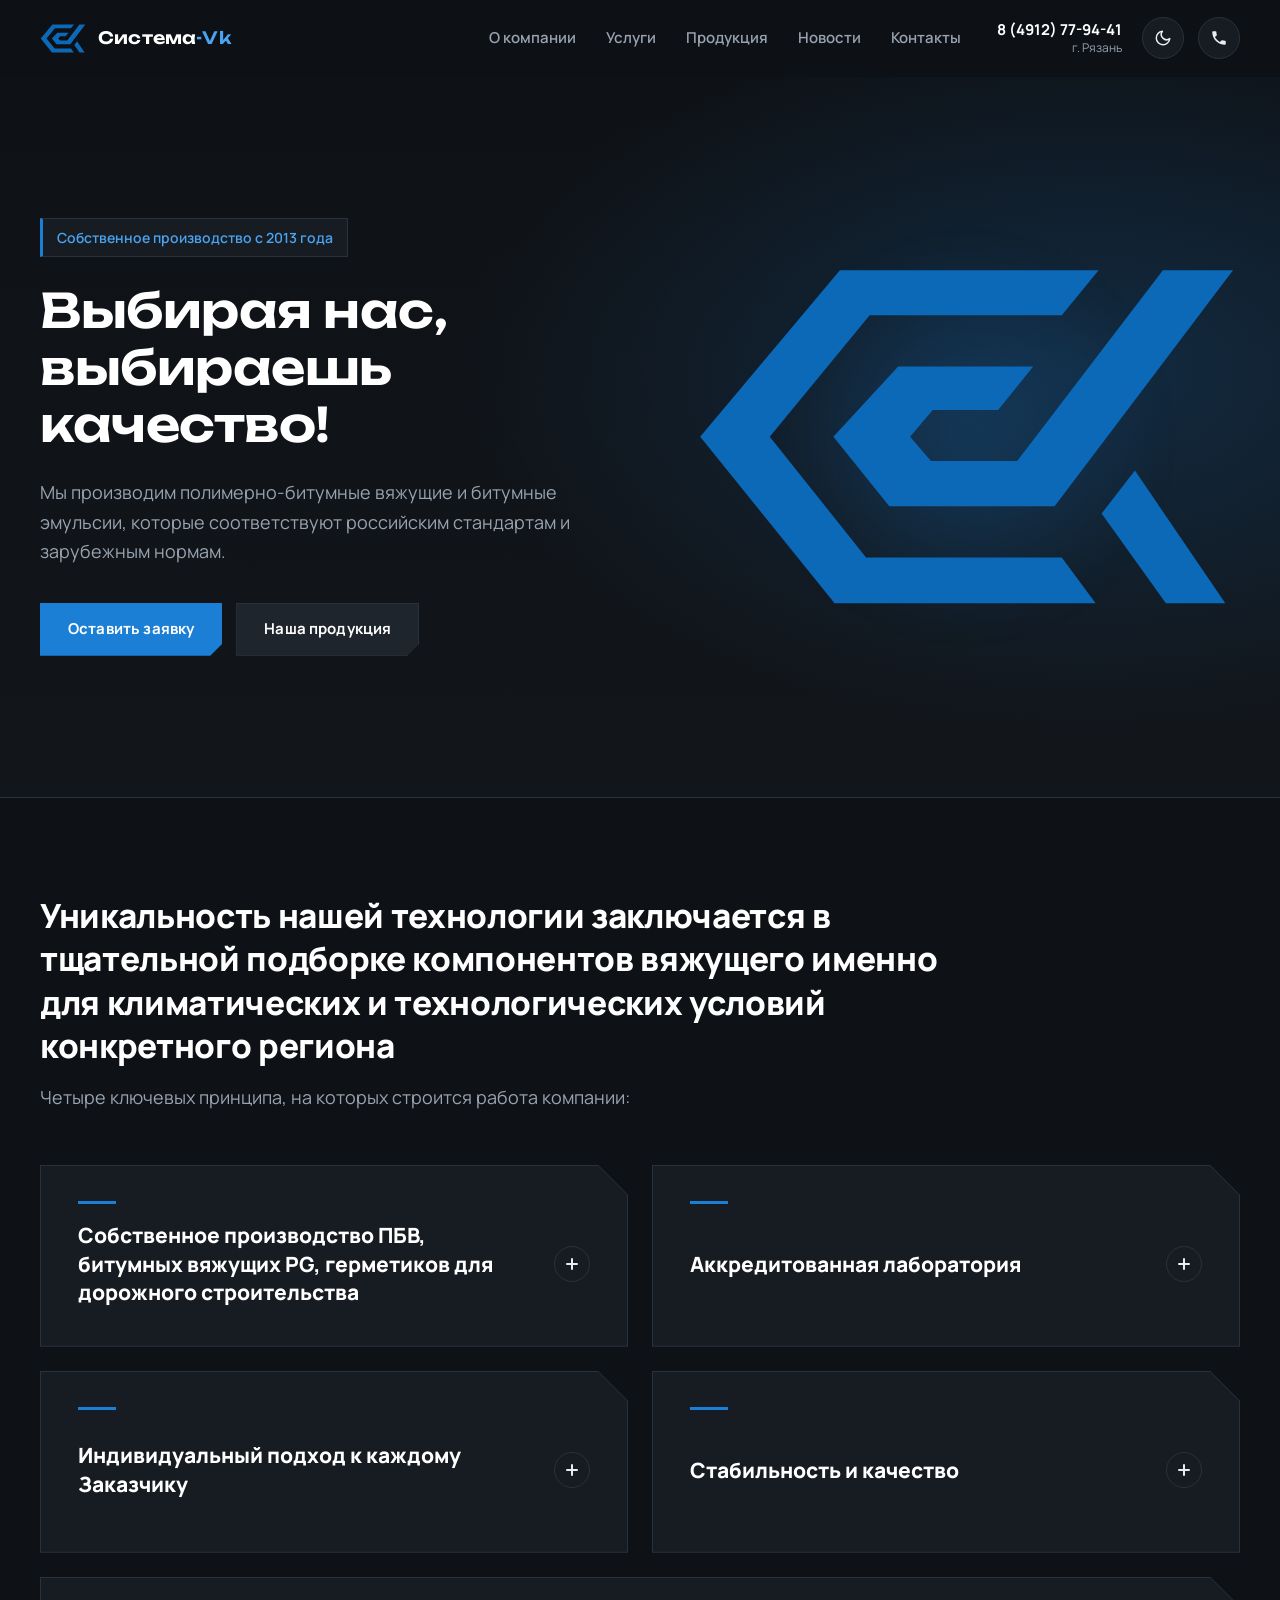
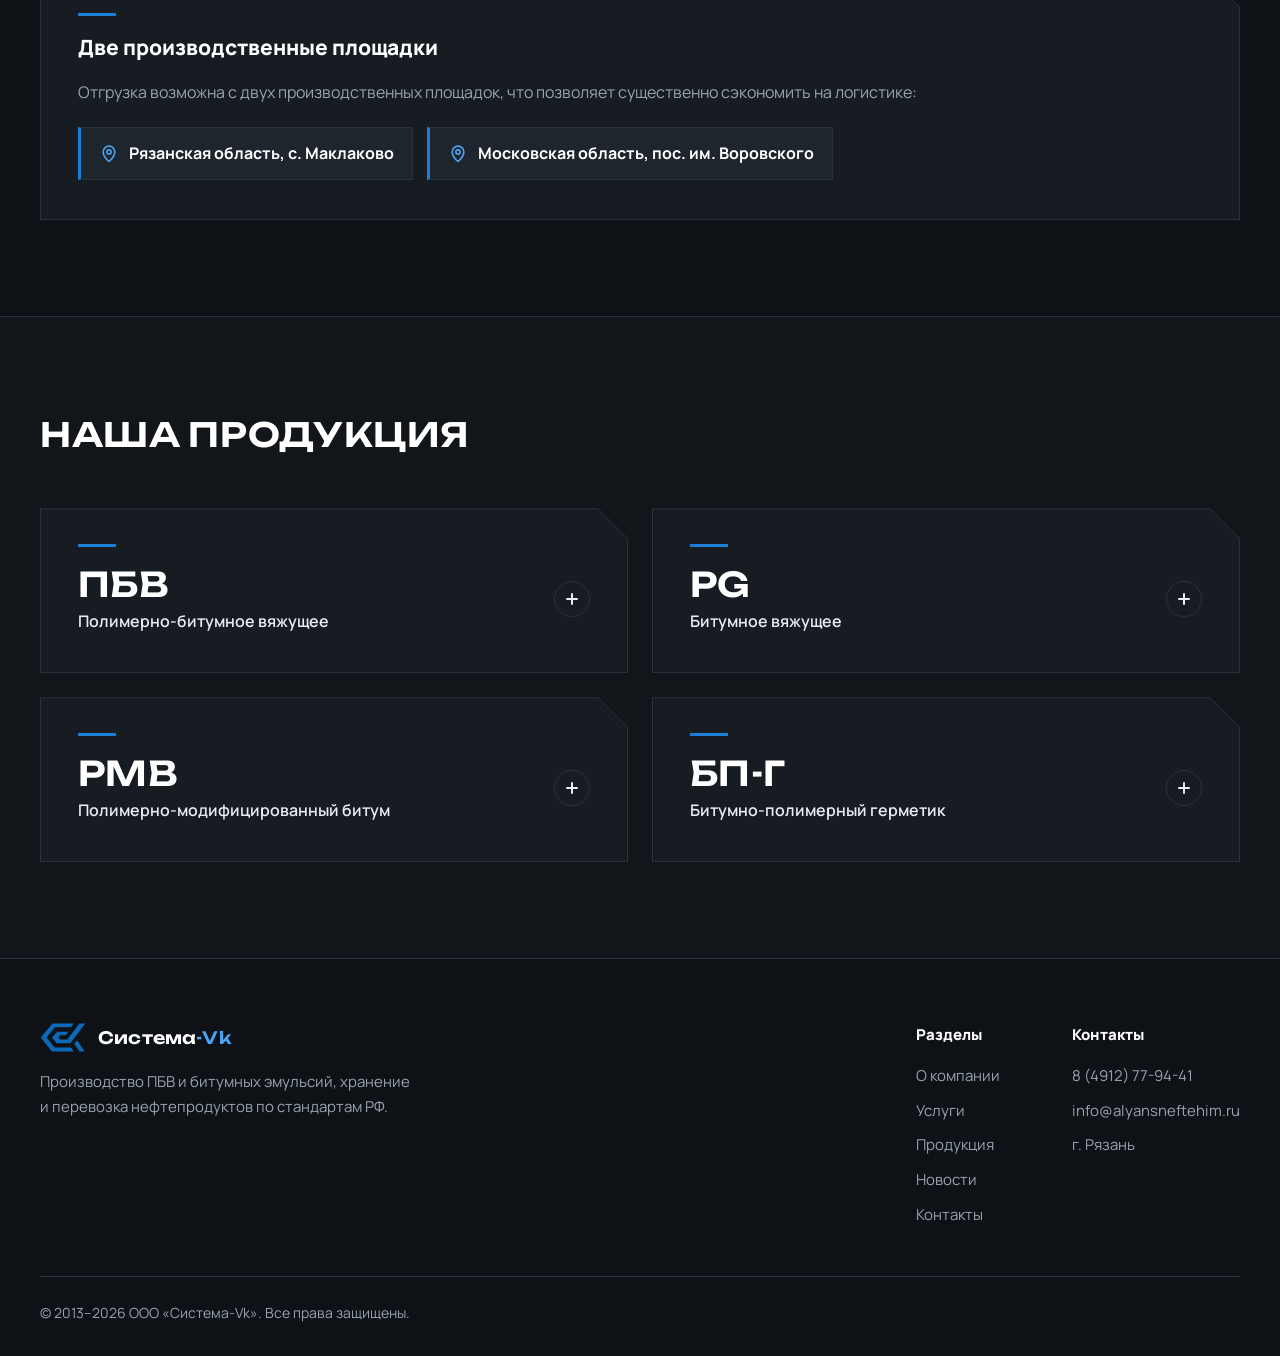
==== index.html @ a9bac30f "replace main blocks" ====
<!DOCTYPE html>
<html lang="ru" data-theme="dark">
<head>
<meta charset="UTF-8">
<meta name="viewport" content="width=device-width, initial-scale=1.0">
<title>Главная страница | Система-Vk</title>
<meta name="description" content="Производство ПБВ, битумных вяжущих PG и герметиков для дорожного строительства">
<meta name="theme-color" content="#0e1115">
<link rel="icon" href="data:image/svg+xml,%3Csvg xmlns='http://www.w3.org/2000/svg' viewBox='40 281 920 584'%3E%3Cg fill='%230b69b8'%3E%3Cpolygon points='287,293 722,293 660,369 337,369 169,573 331,776 660,776 717,853 278,853 52,573'/%3E%3Cpolygon points='830,293 948,293 648,690 370,690 276,573 385,455 612,455 553,528 443,528 405,573 440,614 585,614'/%3E%3Cpolygon points='783,630 935,853 835,853 727,702'/%3E%3C/g%3E%3C/svg%3E">
<link rel="preconnect" href="https://fonts.googleapis.com">
<link rel="preconnect" href="https://fonts.gstatic.com" crossorigin>
<link href="https://fonts.googleapis.com/css2?family=Manrope:wght@400;500;600;700;800&family=Unbounded:wght@500;600&display=swap" rel="stylesheet">
<script>
  (function () {
    try { var t = localStorage.getItem('theme'); if (t) document.documentElement.setAttribute('data-theme', t); } catch (e) {}
    document.documentElement.classList.add('js');
  })();
</script>
<link rel="stylesheet" href="index.css">
</head>
<body>

  <!-- Логотип: один раз описан, дальше подключается через <use> -->
  <svg width="0" height="0" style="position:absolute" aria-hidden="true">
    <symbol id="logo-mark" viewBox="40 281 920 584">
      <polygon fill="currentColor" points="287,293 722,293 660,369 337,369 169,573 331,776 660,776 717,853 278,853 52,573"/>
      <polygon fill="currentColor" points="830,293 948,293 648,690 370,690 276,573 385,455 612,455 553,528 443,528 405,573 440,614 585,614"/>
      <polygon fill="currentColor" points="783,630 935,853 835,853 727,702"/>
    </symbol>
  </svg>

  <header class="site-header">
    <div class="container header-inner">
      <a href="index.html" class="logo" aria-label="Система-Vk — на главную">
        <svg class="logo-mark" aria-hidden="true"><use href="#logo-mark"/></svg>
        <span class="logo-text">Система<b>-Vk</b></span>
      </a>

      <nav class="main-nav" id="mainNav" aria-label="Основное меню">
        <a href="about.html" data-page="about.html">О компании</a>
        <a href="services.html" data-page="services.html">Услуги</a>
        <a href="products.html" data-page="products.html">Продукция</a>
        <a href="news.html" data-page="news.html">Новости</a>
        <a href="contact.html" data-page="contact.html">Контакты</a>
      </nav>

      <div class="header-actions">
        <div class="phone-block">
          <a href="tel:+74912779441">8 (4912) 77-94-41</a>
          <span>г. Рязань</span>
        </div>
        <button type="button" class="theme-toggle" aria-label="Переключить тему">
          <svg class="icon-sun" viewBox="0 0 24 24" width="18" height="18" fill="none" stroke="currentColor" stroke-width="2" stroke-linecap="round"><circle cx="12" cy="12" r="4"/><path d="M12 2v2M12 20v2M4.9 4.9l1.4 1.4M17.7 17.7l1.4 1.4M2 12h2M20 12h2M4.9 19.1l1.4-1.4M17.7 6.3l1.4-1.4"/></svg>
          <svg class="icon-moon" viewBox="0 0 24 24" width="18" height="18" fill="none" stroke="currentColor" stroke-width="2" stroke-linecap="round" stroke-linejoin="round"><path d="M21 12.8A9 9 0 1 1 11.2 3a7 7 0 0 0 9.8 9.8z"/></svg>
        </button>
        <button type="button" class="call-btn" data-open-modal="callModal" aria-label="Заказать звонок">
          <svg viewBox="0 0 24 24" width="18" height="18"><path d="M6.6 10.8c1.4 2.8 3.8 5.1 6.6 6.6l2.2-2.2c.3-.3.7-.4 1-.2 1.1.4 2.3.6 3.6.6.6 0 1 .4 1 1V20c0 .6-.4 1-1 1C10.6 21 3 13.4 3 4c0-.6.4-1 1-1h3.5c.6 0 1 .4 1 1 0 1.3.2 2.5.6 3.6.1.4 0 .8-.2 1l-2.3 2.2z" fill="currentColor"/></svg>
        </button>
        <button type="button" class="btn btn-primary header-cta" data-open-modal="requestModal">Оставить заявку</button>
        <button type="button" class="burger" aria-label="Меню" aria-expanded="false" aria-controls="mainNav"><span></span><span></span><span></span></button>
      </div>
    </div>
  </header>

  <main>

    <!-- ГЛАВНЫЙ ЭКРАН -->
    <section class="hero">
      <div class="container hero-inner">
        <div class="hero-text">
          <span class="hero-eyebrow">Собственное производство с 2013 года</span>
          <h1>Выбирая нас, выбираешь качество!</h1>
          <p>Мы производим полимерно-битумные вяжущие и битумные эмульсии, которые соответствуют
            российским стандартам и зарубежным нормам.</p>
          <div class="hero-buttons">
            <button type="button" class="btn btn-primary" data-open-modal="requestModal">Оставить заявку</button>
            <a href="#products" class="btn btn-ghost">Наша продукция</a>
          </div>
        </div>

        <div class="hero-art" aria-hidden="true">
          <div class="hero-glow"></div>
          <svg class="hero-mark" viewBox="40 281 920 584">
            <polygon class="mk" style="--k:0" pathLength="1" points="287,293 722,293 660,369 337,369 169,573 331,776 660,776 717,853 278,853 52,573"/>
            <polygon class="mk" style="--k:1" pathLength="1" points="830,293 948,293 648,690 370,690 276,573 385,455 612,455 553,528 443,528 405,573 440,614 585,614"/>
            <polygon class="mk" style="--k:2" pathLength="1" points="783,630 935,853 835,853 727,702"/>
          </svg>
        </div>
      </div>
    </section>

    <!-- ПРИНЦИПЫ РАБОТЫ -->
    <section class="section" id="principles">
      <div class="container">
        <div class="section-head reveal">
          <h2>Уникальность нашей технологии заключается в тщательной подборке компонентов вяжущего именно для климатических и технологических условий конкретного региона</h2>
          <p>Четыре ключевых принципа, на которых строится работа компании:</p>
        </div>

        <div class="grid">
          <article class="card card-acc reveal">
            <div class="card-body">
              <h3>
                <button type="button" class="acc-toggle" id="acc-btn-1" aria-expanded="false" aria-controls="acc-panel-1">
                  <span class="acc-text">Собственное производство ПБВ, битумных вяжущих PG, герметиков для дорожного строительства</span>
                  <span class="acc-icon" aria-hidden="true"></span>
                </button>
              </h3>
              <div class="acc-panel" id="acc-panel-1" role="region" aria-labelledby="acc-btn-1">
                <div class="acc-inner">
                  <div class="acc-content">
                <p>Производство на современном оборудовании MASSENZA и TEKFALT.</p>
                <p>Изготовление вяжущего — это процесс мелкого распределения дисперсной фазы в дисперсной среде и производится на специальном оборудовании, обеспечивающем измельчение полимеров в коллоидной мельнице, точную дозировку модифицирующих добавок, гомогенизацию смеси и качественное перемешивание, для равномерного совмещения фаз.</p>
                  </div>
                </div>
              </div>
            </div>
          </article>

          <article class="card card-acc reveal">
            <div class="card-body">
              <h3>
                <button type="button" class="acc-toggle" id="acc-btn-2" aria-expanded="false" aria-controls="acc-panel-2">
                  <span class="acc-text">Аккредитованная лаборатория</span>
                  <span class="acc-icon" aria-hidden="true"></span>
                </button>
              </h3>
              <div class="acc-panel" id="acc-panel-2" role="region" aria-labelledby="acc-btn-2">
                <div class="acc-inner">
                  <div class="acc-content">
                <p>Современная аккредитованная лаборатория позволяет тщательно осуществлять входной и выходной контроль качества.</p>
                <p>В зависимости от особенностей применения и эксплуатации вяжущего наши технологи готовы индивидуально создать рецептуру ПБВ и PG для Ваших объектов в любых регионах с различными климатическими условиями.</p>
                  </div>
                </div>
              </div>
            </div>
          </article>

          <article class="card card-acc reveal">
            <div class="card-body">
              <h3>
                <button type="button" class="acc-toggle" id="acc-btn-3" aria-expanded="false" aria-controls="acc-panel-3">
                  <span class="acc-text">Индивидуальный подход к каждому Заказчику</span>
                  <span class="acc-icon" aria-hidden="true"></span>
                </button>
              </h3>
              <div class="acc-panel" id="acc-panel-3" role="region" aria-labelledby="acc-btn-3">
                <div class="acc-inner">
                  <div class="acc-content">
                <p>Наши специалисты помимо стандартных позиций, готовы произвести продукт с учетом технического задания Заказчика для получения требуемых параметров вяжущего.</p>
                <p>Мы знаем, что нужно сделать для того, чтобы дорожное покрытие было безопасным для движения и долговечным в любых климатических регионах, при аномальной жаре и холоде.</p>
                  </div>
                </div>
              </div>
            </div>
          </article>

          <article class="card card-acc reveal">
            <div class="card-body">
              <h3>
                <button type="button" class="acc-toggle" id="acc-btn-4" aria-expanded="false" aria-controls="acc-panel-4">
                  <span class="acc-text">Стабильность и качество</span>
                  <span class="acc-icon" aria-hidden="true"></span>
                </button>
              </h3>
              <div class="acc-panel" id="acc-panel-4" role="region" aria-labelledby="acc-btn-4">
                <div class="acc-inner">
                  <div class="acc-content">
                <p>Разработанная нами методика, позволяет получение вяжущего и модифицированного битума со стабильными расчетными параметрами вне зависимости от качества входящего сырья.</p>
                <p>Наша лаборатория провела тысячи испытаний и разработала рецептуры для полимерно-битумного вяжущего (ПБВ), полимерно-модифицированного битума (ПМБ) и вяжущего PG, которые позволят изготавливать долговечный асфальтобетон.</p>
                <p>Продукция, предлагаемая нашей компанией, производится исключительно из отечественного сырья, при этом не уступает, а по ряду параметров превосходит зарубежные аналоги.</p>
                  </div>
                </div>
              </div>
            </div>
          </article>

          <article class="card card-wide reveal">
            <div class="card-body">
              <h3>Две производственные площадки</h3>
              <p>Отгрузка возможна с двух производственных площадок, что позволяет существенно сэкономить на логистике:</p>
              <ul class="sites">
                <li>
                  <svg viewBox="0 0 24 24" width="20" height="20" fill="none" stroke="currentColor" stroke-width="2" stroke-linecap="round" stroke-linejoin="round" aria-hidden="true"><path d="M12 21s7-6.2 7-11.5A7 7 0 0 0 5 9.5C5 14.8 12 21 12 21z"/><circle cx="12" cy="9.5" r="2.5"/></svg>
                  Рязанская область, с. Маклаково
                </li>
                <li>
                  <svg viewBox="0 0 24 24" width="20" height="20" fill="none" stroke="currentColor" stroke-width="2" stroke-linecap="round" stroke-linejoin="round" aria-hidden="true"><path d="M12 21s7-6.2 7-11.5A7 7 0 0 0 5 9.5C5 14.8 12 21 12 21z"/><circle cx="12" cy="9.5" r="2.5"/></svg>
                  Московская область, пос. им. Воровского
                </li>
              </ul>
            </div>
          </article>
        </div>
      </div>
    </section>

    <!-- ПРОДУКЦИЯ -->
    <section class="section section-soft" id="products">
      <div class="container">
        <div class="section-head reveal">
          <h2>НАША ПРОДУКЦИЯ</h2>
        </div>

        <div class="products">

          <article class="card card-acc product p-pbv reveal">
            <div class="card-body">
              <h3>
                <button type="button" class="acc-toggle" id="acc-btn-11" aria-expanded="false" aria-controls="acc-panel-11">
                  <span class="acc-text">
                    <span class="product-name">ПБВ</span>
                    <span class="product-sub">Полимерно-битумное вяжущее</span>
                  </span>
                  <span class="acc-icon" aria-hidden="true"></span>
                </button>
              </h3>
              <div class="acc-panel" id="acc-panel-11" role="region" aria-labelledby="acc-btn-11">
                <div class="acc-inner">
                  <div class="acc-content">
                    <p class="gost">ГОСТ 52056-2025</p>
                    <ul class="chips">
                    <li>ПБВ 40</li>
                    <li>ПБВ 60</li>
                    <li>ПБВ 90</li>
                    <li>ПБВ 130</li>
                    <li>ПБВ для литого асфальтобетона</li>
                    </ul>
                  </div>
                </div>
              </div>
            </div>
          </article>

          <article class="card card-acc product p-pg reveal">
            <div class="card-body">
              <h3>
                <button type="button" class="acc-toggle" id="acc-btn-12" aria-expanded="false" aria-controls="acc-panel-12">
                  <span class="acc-text">
                    <span class="product-name">PG</span>
                    <span class="product-sub">Битумное вяжущее</span>
                  </span>
                  <span class="acc-icon" aria-hidden="true"></span>
                </button>
              </h3>
              <div class="acc-panel" id="acc-panel-12" role="region" aria-labelledby="acc-btn-12">
                <div class="acc-inner">
                  <div class="acc-content">
                    <p class="gost">ГОСТ 58400.1-2019</p>
                    <ul class="chips">
                    <li>PG 52-22</li><li>PG 52-28</li><li>PG 52-34</li><li>PG 52-40</li>
                    </ul>
                    <ul class="chips">
                    <li>PG 58-22</li><li>PG 58-28</li><li>PG 58-34</li><li>PG 58-40</li>
                    </ul>
                    <ul class="chips">
                    <li>PG 64-22</li><li>PG 64-28</li><li>PG 64-34</li><li>PG 64-40</li>
                    </ul>
                    <ul class="chips">
                    <li>PG 70-22</li><li>PG 70-28</li><li>PG 70-34</li><li>PG 70-40</li>
                    </ul>
                    <ul class="chips">
                    <li>PG 76-22</li><li>PG 76-28</li><li>PG 76-34</li><li>PG 76-40</li>
                    </ul>
                    <ul class="chips">
                    <li>PG 82-16</li><li>PG 82-22</li><li>PG 82-28</li><li>PG 82-34</li>
                    </ul>
                    <p class="gost">ГОСТ 58400.2-2019</p>
                    <ul class="chips">
                    <li>PG 52(V)-28</li><li>PG 52(E)-28</li><li>PG 52(E)-34</li><li>PG 62(S)-28</li>
                    </ul>
                    <ul class="chips">
                    <li>PG 58(V)-22</li><li>PG 58(V)-28</li><li>PG 58(V)-34</li><li>PG 58(E)-22</li>
                    </ul>
                    <ul class="chips">
                    <li>PG 64(V)-22</li><li>PG 64(V)-28</li><li>PG 64(V)-34</li><li>PG 64(S)-34</li>
                    </ul>
                    <p class="note">*Остальные позиции по запросу</p>
                  </div>
                </div>
              </div>
            </div>
          </article>

          <article class="card card-acc product p-pmb reveal">
            <div class="card-body">
              <h3>
                <button type="button" class="acc-toggle" id="acc-btn-13" aria-expanded="false" aria-controls="acc-panel-13">
                  <span class="acc-text">
                    <span class="product-name">PMB</span>
                    <span class="product-sub">Полимерно-модифицированный битум</span>
                  </span>
                  <span class="acc-icon" aria-hidden="true"></span>
                </button>
              </h3>
              <div class="acc-panel" id="acc-panel-13" role="region" aria-labelledby="acc-btn-13">
                <div class="acc-inner">
                  <div class="acc-content">
                    <p class="gost">EN 14023:2010</p>
                    <ul class="chips">
                    <li>PMB 50/70</li>
                    <li>PMB 70/100</li>
                    <li>PMB 100/130</li>
                    </ul>
                  </div>
                </div>
              </div>
            </div>
          </article>

          <article class="card card-acc product p-bp reveal">
            <div class="card-body">
              <h3>
                <button type="button" class="acc-toggle" id="acc-btn-14" aria-expanded="false" aria-controls="acc-panel-14">
                  <span class="acc-text">
                    <span class="product-name">БП-Г</span>
                    <span class="product-sub">Битумно-полимерный герметик</span>
                  </span>
                  <span class="acc-icon" aria-hidden="true"></span>
                </button>
              </h3>
              <div class="acc-panel" id="acc-panel-14" role="region" aria-labelledby="acc-btn-14">
                <div class="acc-inner">
                  <div class="acc-content">
                    <p class="gost">ГОСТ 30740-2000</p>
                    <ul class="chips">
                    <li>БП-25Г</li>
                    <li>БП-35Г</li>
                    <li>БП-50Г</li>
                    </ul>
                  </div>
                </div>
              </div>
            </div>
          </article>

        </div>
      </div>
    </section>

  </main>

  <footer class="site-footer">
    <div class="container">
      <div class="footer-top">
        <div class="footer-brand">
          <div class="logo">
            <svg class="logo-mark" aria-hidden="true"><use href="#logo-mark"/></svg>
            <span class="logo-text">Система<b>-Vk</b></span>
          </div>
          <p>Производство ПБВ и битумных эмульсий, хранение и перевозка нефтепродуктов по стандартам РФ.</p>
        </div>
        <div class="footer-cols">
          <div class="footer-col">
            <h5>Разделы</h5>
            <a href="about.html">О компании</a>
            <a href="services.html">Услуги</a>
            <a href="products.html">Продукция</a>
            <a href="news.html">Новости</a>
            <a href="contact.html">Контакты</a>
          </div>
          <div class="footer-col">
            <h5>Контакты</h5>
            <a href="tel:+74912779441">8 (4912) 77-94-41</a>
            <a href="mailto:info@alyansneftehim.ru">info@alyansneftehim.ru</a>
            <a href="contact.html">г. Рязань</a>
          </div>
        </div>
      </div>
      <div class="footer-bottom">
        <span>© 2013–2026 ООО «Система-Vk». Все права защищены.</span>
      </div>
    </div>
  </footer>

  <!-- ОКНО: ЗАЯВКА -->
  <div class="modal-overlay" id="requestModal" aria-hidden="true">
    <div class="modal-box" role="dialog" aria-modal="true" aria-labelledby="modalTitle">
      <button type="button" class="modal-close" data-close-modal aria-label="Закрыть">✕</button>
      <h3 id="modalTitle">Оставить заявку</h3>
      <form class="modal-form" data-success="Спасибо! Заявка отправлена.">
        <div class="field">
          <label for="modalName">Имя</label>
          <input id="modalName" type="text" placeholder="Ваше имя" required>
        </div>
        <div class="field">
          <label for="modalEmail">Email</label>
          <input id="modalEmail" type="email" placeholder="example@mail.ru" required>
        </div>
        <div class="field">
          <label for="modalMessage">Сообщение</label>
          <textarea id="modalMessage" placeholder="Опишите ваш запрос"></textarea>
        </div>
        <a href="privacy-policy.html" class="modal-privacy-link">Политика конфиденциальности</a>
        <button type="submit" class="btn btn-primary">Отправить</button>
      </form>
    </div>
  </div>

  <!-- ОКНО: ЗВОНОК -->
  <div class="modal-overlay" id="callModal" aria-hidden="true">
    <div class="modal-box" role="dialog" aria-modal="true" aria-labelledby="callModalTitle">
      <button type="button" class="modal-close" data-close-modal aria-label="Закрыть">✕</button>
      <h3 id="callModalTitle">Заказать звонок</h3>
      <form class="modal-form" data-success="Спасибо! Мы вам перезвоним.">
        <div class="field">
          <label for="callName">ФИО</label>
          <input id="callName" type="text" placeholder="Ваше ФИО" required>
        </div>
        <div class="field">
          <label for="callPhone">Телефон</label>
          <input id="callPhone" type="tel" placeholder="+7 (___) ___-__-__" required>
        </div>
        <a href="privacy-policy.html" class="modal-privacy-link">Политика конфиденциальности</a>
        <button type="submit" class="btn btn-primary">Отправить</button>
      </form>
    </div>
  </div>

  <div class="lightbox-overlay" id="lightbox" aria-hidden="true">
    <button type="button" class="lightbox-close" data-close-lightbox aria-label="Закрыть">✕</button>
    <img class="lightbox-img" id="lightboxImg" src="" alt="">
  </div>

  <div class="toast" id="toast" role="status" aria-live="polite"></div>

  <script src="script.js"></script>
</body>
</html>
---- index.css ----
/* =====================================================
   index.css — стили главной страницы (index.html)
   Тёмная тема по умолчанию, светлая — через [data-theme="light"]
   ===================================================== */

/* ---------- Переменные ---------- */
:root {
  --bg: #0e1115;
  --bg-soft: #12161b;
  --surface: #171c22;
  --surface-2: #1e252d;
  --line: #29313b;
  --text: #e9edf2;
  --text-strong: #ffffff;
  --muted: #98a3b0;
  --logo: #0b69b8;
  --accent: #1b7fd6;
  --accent-2: #4aa3f0;
  --accent-ink: #ffffff;
  --glow: rgba(27, 127, 214, .22);
  --header-bg: rgba(14, 17, 21, .72);
  --overlay: rgba(5, 7, 10, .72);
  --shadow: 0 30px 60px -30px rgba(0, 0, 0, .7);

  --radius: 10px;
  --cut: 30px;               /* срез угла карточек — повторяет скос логотипа */
  --ease: cubic-bezier(.22, .8, .24, 1);
  --font: 'Manrope', system-ui, -apple-system, 'Segoe UI', Roboto, Arial, sans-serif;
  --font-display: 'Unbounded', 'Manrope', system-ui, sans-serif;
  --header-h: 76px;
}

[data-theme="light"] {
  --bg: #f2f5f8;
  --bg-soft: #e9eef3;
  --surface: #ffffff;
  --surface-2: #f4f7fa;
  --line: #d6dde5;
  --text: #1a2230;
  --text-strong: #0b121c;
  --muted: #5d6877;
  --accent: #0b69b8;
  --accent-2: #1b7fd6;
  --glow: rgba(11, 105, 184, .16);
  --header-bg: rgba(242, 245, 248, .8);
  --overlay: rgba(15, 22, 32, .55);
  --shadow: 0 30px 60px -34px rgba(20, 40, 70, .35);
}

/* ---------- База ---------- */
*, *::before, *::after { box-sizing: border-box; }
html { scroll-behavior: smooth; scroll-padding-top: calc(var(--header-h) + 12px); }
body {
  margin: 0;
  font-family: var(--font);
  font-size: 16px;
  line-height: 1.65;
  color: var(--text);
  background: var(--bg);
  -webkit-font-smoothing: antialiased;
}
body.modal-open { overflow: hidden; }
img, svg { max-width: 100%; }
a { color: inherit; text-decoration: none; }
h1, h2, h3, h4, h5, p, ul { margin: 0; }
ul { padding: 0; list-style: none; }
button { font: inherit; color: inherit; cursor: pointer; }
:focus-visible { outline: 2px solid var(--accent-2); outline-offset: 3px; }

html.theme-anim *, html.theme-anim *::before, html.theme-anim *::after {
  transition: background-color .45s ease, color .45s ease, border-color .45s ease !important;
}

.container { width: min(1200px, 100% - 48px); margin-inline: auto; }

/* ---------- Кнопки ---------- */
.btn {
  position: relative;
  overflow: hidden;
  display: inline-flex;
  align-items: center;
  justify-content: center;
  gap: 8px;
  padding: 14px 28px;
  border: 0;
  font-weight: 700;
  font-size: 15px;
  letter-spacing: .01em;
  white-space: nowrap;
  clip-path: polygon(0 0, 100% 0, 100% calc(100% - 12px), calc(100% - 12px) 100%, 0 100%);
  transition: transform .35s var(--ease), background-color .3s ease, color .3s ease;
}
.btn::after {
  content: "";
  position: absolute;
  inset: 0;
  background: linear-gradient(105deg, transparent 30%, rgba(255, 255, 255, .28) 50%, transparent 70%);
  transform: translateX(-120%);
  transition: transform .7s var(--ease);
}
.btn:hover::after { transform: translateX(120%); }
.btn:hover { transform: translateY(-2px); }
.btn:active { transform: translateY(0); }
.btn-primary { background: var(--accent); color: var(--accent-ink); }
.btn-primary:hover { background: var(--accent-2); }
.btn-ghost {
  background: var(--surface-2);
  color: var(--text-strong);
  box-shadow: inset 0 0 0 1px var(--line);
}
.btn-ghost:hover { background: var(--surface); box-shadow: inset 0 0 0 1px var(--accent); }

/* ---------- Шапка ---------- */
.site-header {
  position: sticky;
  top: 0;
  z-index: 50;
  background: var(--header-bg);
  -webkit-backdrop-filter: blur(16px) saturate(140%);
  backdrop-filter: blur(16px) saturate(140%);
  border-bottom: 1px solid transparent;
  transition: border-color .4s ease, box-shadow .4s ease;
}
.site-header.scrolled { border-bottom-color: var(--line); box-shadow: 0 10px 30px -20px rgba(0, 0, 0, .6); }
.header-inner {
  display: flex;
  align-items: center;
  gap: 24px;
  height: var(--header-h);
  transition: height .4s var(--ease);
}
.site-header.scrolled .header-inner { height: 64px; }

.logo { display: inline-flex; align-items: center; gap: 12px; flex-shrink: 0; }
.logo-mark { width: 46px; height: 29px; color: var(--logo); transition: transform .5s var(--ease), color .3s ease; }
.logo:hover .logo-mark { transform: translateX(-3px); color: var(--accent-2); }
.logo-text {
  font-family: var(--font-display);
  font-weight: 600;
  font-size: 17px;
  letter-spacing: .01em;
  color: var(--text-strong);
}
.logo-text b { font-weight: 600; color: var(--accent-2); }

.main-nav { display: flex; gap: 6px; margin-left: auto; }
.main-nav a {
  position: relative;
  white-space: nowrap;
  padding: 10px 12px;
  font-size: 15px;
  font-weight: 600;
  color: var(--muted);
  transition: color .25s ease;
}
.main-nav a::after {
  content: "";
  position: absolute;
  left: 12px; right: 12px; bottom: 4px;
  height: 2px;
  background: var(--accent-2);
  transform: scaleX(0);
  transform-origin: left;
  transition: transform .4s var(--ease);
}
.main-nav a:hover, .main-nav a.active { color: var(--text-strong); }
.main-nav a:hover::after, .main-nav a.active::after { transform: scaleX(1); }

.header-actions { display: flex; align-items: center; gap: 14px; flex-shrink: 0; }
.phone-block { display: flex; flex-direction: column; align-items: flex-end; line-height: 1.25; margin-right: 6px; flex-shrink: 0; white-space: nowrap; }
.phone-block a { font-weight: 700; font-size: 15px; color: var(--text-strong); transition: color .25s ease; }
.phone-block a:hover { color: var(--accent-2); }
.phone-block span { font-size: 12px; color: var(--muted); }

.theme-toggle, .call-btn {
  display: grid;
  place-items: center;
  width: 42px; height: 42px;
  background: var(--surface);
  border: 1px solid var(--line);
  border-radius: 50%;
  color: var(--text);
  transition: border-color .3s ease, color .3s ease, transform .4s var(--ease), background-color .3s ease;
}
.theme-toggle:hover, .call-btn:hover { border-color: var(--accent); color: var(--accent-2); transform: translateY(-2px); }
.theme-toggle { position: relative; overflow: hidden; }
.theme-toggle svg { position: absolute; transition: transform .5s var(--ease), opacity .3s ease; }
.icon-sun { transform: translateY(26px) rotate(-60deg); opacity: 0; }
[data-theme="light"] .icon-sun { transform: none; opacity: 1; }
[data-theme="light"] .icon-moon { transform: translateY(-26px) rotate(60deg); opacity: 0; }

.burger {
  display: none;
  width: 42px; height: 42px;
  padding: 0;
  background: var(--surface);
  border: 1px solid var(--line);
  border-radius: 50%;
  position: relative;
}
.burger span {
  position: absolute;
  left: 12px; right: 12px;
  height: 2px;
  background: var(--text);
  border-radius: 2px;
  transition: transform .4s var(--ease), opacity .25s ease;
}
.burger span:nth-child(1) { top: 14px; }
.burger span:nth-child(2) { top: 20px; }
.burger span:nth-child(3) { top: 26px; }
.burger.open span:nth-child(1) { transform: translateY(6px) rotate(45deg); }
.burger.open span:nth-child(2) { opacity: 0; }
.burger.open span:nth-child(3) { transform: translateY(-6px) rotate(-45deg); }

/* ---------- Главный экран ---------- */
.hero {
  position: relative;
  overflow: hidden;
  background:
    radial-gradient(900px 520px at 85% 40%, var(--glow), transparent 70%),
    linear-gradient(180deg, var(--bg) 0%, var(--bg-soft) 100%);
  border-bottom: 1px solid var(--line);
}
.hero-inner {
  display: grid;
  grid-template-columns: minmax(0, 1.05fr) minmax(0, .95fr);
  align-items: center;
  gap: 48px;
  min-height: min(720px, calc(100vh - var(--header-h)));
  padding-block: 72px;
}
.hero-eyebrow {
  display: inline-block;
  padding: 7px 14px;
  margin-bottom: 26px;
  font-size: 14px;
  font-weight: 600;
  color: var(--accent-2);
  background: var(--surface);
  border: 1px solid var(--line);
  border-left: 3px solid var(--accent);
}
.hero h1 {
  font-family: var(--font-display);
  font-weight: 600;
  font-size: clamp(1.9rem, 3.7vw, 3.1rem);
  line-height: 1.2;
  letter-spacing: -.01em;
  color: var(--text-strong);
  margin-bottom: 24px;
}
.hero p { max-width: 540px; font-size: 18px; color: var(--muted); margin-bottom: 36px; }
.hero-buttons { display: flex; flex-wrap: wrap; gap: 14px; }

/* Появление текста героя — единственная «режиссированная» анимация загрузки */
.hero-text > * { opacity: 0; transform: translateY(18px); animation: rise .9s var(--ease) forwards; }
.hero-text > :nth-child(1) { animation-delay: .1s; }
.hero-text > :nth-child(2) { animation-delay: .25s; }
.hero-text > :nth-child(3) { animation-delay: .4s; }
.hero-text > :nth-child(4) { animation-delay: .55s; }
@keyframes rise { to { opacity: 1; transform: none; } }

.hero-art { position: relative; display: grid; place-items: center; }
.hero-glow {
  position: absolute;
  width: 70%;
  aspect-ratio: 1;
  background: radial-gradient(closest-side, var(--glow), transparent);
  filter: blur(20px);
  animation: breathe 6s ease-in-out infinite;
}
@keyframes breathe { 0%, 100% { transform: scale(.9); opacity: .7; } 50% { transform: scale(1.1); opacity: 1; } }

.hero-mark { position: relative; width: min(100%, 560px); height: auto; overflow: visible; }
.hero-mark .mk {
  fill: var(--logo);
  fill-opacity: 0;
  stroke: var(--accent-2);
  stroke-width: 3;
  stroke-linejoin: round;
  stroke-dasharray: 1;
  stroke-dashoffset: 1;
  animation:
    draw 1.6s cubic-bezier(.65, 0, .35, 1) forwards,
    fillin 1s ease forwards;
  animation-delay: calc(.3s + var(--k) * .22s), calc(1.5s + var(--k) * .22s);
}
@keyframes draw { to { stroke-dashoffset: 0; } }
@keyframes fillin { to { fill-opacity: 1; stroke-opacity: 0; } }

/* ---------- Секции ---------- */
.section { padding-block: 96px; }
.section-soft { background: var(--bg-soft); border-block: 1px solid var(--line); }
.section-head { max-width: 920px; margin-bottom: 52px; }
.section-head h2 {
  font-weight: 800;
  font-size: clamp(1.45rem, 2.6vw, 2.15rem);
  line-height: 1.3;
  letter-spacing: -.01em;
  color: var(--text-strong);
}
.section-head p { margin-top: 16px; font-size: 18px; color: var(--muted); }
#products .section-head h2 { font-family: var(--font-display); font-weight: 600; letter-spacing: .02em; }

/* ---------- Карточки (срезанный угол как у логотипа) ---------- */
.card {
  position: relative;
  background: var(--line);
  clip-path: polygon(0 0, calc(100% - var(--cut)) 0, 100% var(--cut), 100% 100%, 0 100%);
  transition: background-color .4s ease, transform .5s var(--ease);
}
.card::before {
  content: "";
  position: absolute;
  inset: 1px;
  background: var(--surface);
  clip-path: polygon(0 0, calc(100% - var(--cut) + 1px) 0, 100% calc(var(--cut) - 1px), 100% 100%, 0 100%);
  transition: background-color .4s ease;
}
.card::after {
  content: "";
  position: absolute;
  inset: 1px;
  background: radial-gradient(420px circle at var(--mx, 50%) var(--my, 0%), var(--glow), transparent 60%);
  opacity: 0;
  transition: opacity .4s ease;
  pointer-events: none;
}
.card:hover { background: var(--accent); transform: translateY(-4px); }
.card:hover::after { opacity: 1; }
.card-body { position: relative; z-index: 1; padding: 36px 38px 40px; }

.card h3 {
  position: relative;
  font-size: 21px;
  font-weight: 800;
  line-height: 1.35;
  color: var(--text-strong);
  margin-bottom: 18px;
  padding-top: 20px;
}
.card h3::before {
  content: "";
  position: absolute;
  top: 0; left: 0;
  width: 38px; height: 3px;
  background: var(--accent);
  transition: width .5s var(--ease);
}
.card:hover h3::before { width: 72px; }
.card p { color: var(--muted); }
.card p + p { margin-top: 14px; }

.grid { display: grid; grid-template-columns: repeat(2, minmax(0, 1fr)); gap: 24px; align-items: start; }
.card-wide { grid-column: 1 / -1; }

.sites { display: flex; flex-wrap: wrap; gap: 14px; margin-top: 22px; }
.sites li {
  display: inline-flex;
  align-items: center;
  gap: 10px;
  padding: 12px 18px;
  font-weight: 700;
  color: var(--text-strong);
  background: var(--surface-2);
  border: 1px solid var(--line);
  border-left: 3px solid var(--accent);
}
.sites svg { color: var(--accent-2); flex-shrink: 0; }


/* ---------- Раскрывающиеся блоки ---------- */
.card-acc h3 { margin-bottom: 0; }
.acc-toggle {
  display: flex;
  align-items: center;
  justify-content: space-between;
  gap: 20px;
  width: 100%;
  padding: 0;
  background: none;
  border: 0;
  text-align: left;
  font: inherit;
  color: inherit;
  cursor: pointer;
  -webkit-tap-highlight-color: transparent;
}
.acc-toggle:focus-visible { outline-offset: 8px; }
.acc-text { flex: 1; min-width: 0; }
.acc-icon {
  position: relative;
  flex: none;
  width: 36px; height: 36px;
  border: 1px solid var(--line);
  border-radius: 50%;
  transition: border-color .3s ease, background-color .3s ease, transform .5s var(--ease);
}
.acc-icon::before, .acc-icon::after {
  content: "";
  position: absolute;
  top: 50%; left: 50%;
  width: 12px; height: 2px;
  margin: -1px 0 0 -6px;
  background: var(--text);
  border-radius: 2px;
  transition: transform .5s var(--ease), background-color .3s ease;
}
.acc-icon::after { transform: rotate(90deg); }
.acc-toggle:hover .acc-icon { border-color: var(--accent); }
.card.open .acc-icon { border-color: var(--accent); background: var(--accent); transform: rotate(180deg); }
.card.open .acc-icon::before, .card.open .acc-icon::after { background: var(--accent-ink); }
.card.open .acc-icon::after { transform: rotate(0deg); }

.acc-panel {
  display: grid;
  grid-template-rows: 0fr;
  opacity: 0;
  visibility: hidden;
  transition: grid-template-rows .55s var(--ease), opacity .3s ease, visibility 0s linear .55s;
}
.card.open .acc-panel {
  grid-template-rows: 1fr;
  opacity: 1;
  visibility: visible;
  transition: grid-template-rows .55s var(--ease), opacity .5s ease .1s, visibility 0s;
}
.acc-inner { min-height: 0; overflow: hidden; }
.acc-content { padding-top: 22px; }

/* ---------- Продукция ---------- */
.products {
  display: grid;
  grid-template-columns: repeat(2, minmax(0, 1fr));
  gap: 24px;
  align-items: start;
}
.product .acc-toggle { align-items: center; }
.product-name {
  display: block;
  font-family: var(--font-display);
  font-weight: 600;
  font-size: 34px;
  line-height: 1.2;
  letter-spacing: .01em;
  color: var(--text-strong);
  margin-bottom: 6px;
}
.product-sub { display: block; font-size: 16px; font-weight: 600; color: var(--text); }
.gost {
  display: inline-block;
  margin: 4px 0 12px;
  font-size: 13px;
  font-weight: 700;
  color: var(--accent-2) !important;
}
.chips { display: flex; flex-wrap: wrap; gap: 8px; margin-bottom: 8px; }
.chips li {
  padding: 7px 13px;
  font-size: 14px;
  font-weight: 600;
  color: var(--text);
  background: var(--surface-2);
  border: 1px solid var(--line);
  border-radius: 6px;
  transition: border-color .25s ease, color .25s ease, transform .3s var(--ease);
}
.chips li:hover { border-color: var(--accent); color: var(--text-strong); transform: translateY(-2px); }
.p-pg .gost:not(:first-of-type) { margin-top: 26px; }
.acc-content .chips:last-child { margin-bottom: 0; }
.note { margin-top: 22px; font-size: 14px; font-style: italic; }

/* ---------- Подвал ---------- */
.site-footer { background: var(--bg); padding-top: 64px; }
.footer-top { display: flex; justify-content: space-between; gap: 48px; flex-wrap: wrap; padding-bottom: 48px; }
.footer-brand { max-width: 380px; }
.footer-brand .logo { margin-bottom: 18px; }
.footer-brand p { font-size: 15px; color: var(--muted); }
.footer-cols { display: flex; gap: 72px; flex-wrap: wrap; }
.footer-col { display: flex; flex-direction: column; gap: 10px; }
.footer-col h5 { font-size: 15px; font-weight: 800; color: var(--text-strong); margin-bottom: 6px; }
.footer-col a { font-size: 15px; color: var(--muted); transition: color .25s ease, transform .3s var(--ease); }
.footer-col a:hover { color: var(--accent-2); transform: translateX(3px); }
.footer-bottom { padding: 24px 0 32px; border-top: 1px solid var(--line); font-size: 14px; color: var(--muted); }

/* ---------- Модальные окна ---------- */
.modal-overlay {
  position: fixed;
  inset: 0;
  z-index: 100;
  display: grid;
  place-items: center;
  padding: 20px;
  background: var(--overlay);
  -webkit-backdrop-filter: blur(6px);
  backdrop-filter: blur(6px);
  opacity: 0;
  visibility: hidden;
  transition: opacity .35s ease, visibility 0s linear .35s;
}
.modal-overlay.open { opacity: 1; visibility: visible; transition: opacity .35s ease; }
.modal-box {
  position: relative;
  width: min(440px, 100%);
  max-height: calc(100vh - 40px);
  overflow-y: auto;
  padding: 38px 36px 34px;
  background: var(--surface);
  border: 1px solid var(--line);
  border-top: 3px solid var(--accent);
  box-shadow: var(--shadow);
  transform: translateY(24px) scale(.96);
  opacity: 0;
  transition: transform .5s var(--ease), opacity .35s ease;
}
.modal-overlay.open .modal-box { transform: none; opacity: 1; }
.modal-box h3 { font-size: 24px; font-weight: 800; color: var(--text-strong); margin-bottom: 24px; }
.modal-close {
  position: absolute;
  top: 14px; right: 14px;
  width: 36px; height: 36px;
  background: transparent;
  border: 0;
  border-radius: 50%;
  color: var(--muted);
  transition: background-color .25s ease, color .25s ease, transform .4s var(--ease);
}
.modal-close:hover { background: var(--surface-2); color: var(--text-strong); transform: rotate(90deg); }
.modal-form { display: flex; flex-direction: column; gap: 16px; }
.field { display: flex; flex-direction: column; gap: 6px; }
.field label { font-size: 14px; font-weight: 600; color: var(--muted); }
.field input, .field textarea {
  width: 100%;
  padding: 12px 14px;
  font: inherit;
  color: var(--text-strong);
  background: var(--bg);
  border: 1px solid var(--line);
  border-radius: 8px;
  transition: border-color .25s ease, box-shadow .25s ease;
}
.field textarea { min-height: 96px; resize: vertical; }
.field input::placeholder, .field textarea::placeholder { color: var(--muted); opacity: .7; }
.field input:focus, .field textarea:focus { outline: 0; border-color: var(--accent); box-shadow: 0 0 0 3px var(--glow); }
.modal-privacy-link { font-size: 13px; color: var(--muted); text-decoration: underline; text-underline-offset: 3px; }
.modal-privacy-link:hover { color: var(--accent-2); }
.modal-form .btn { align-self: stretch; margin-top: 4px; }

/* ---------- Просмотр изображений (для следующих страниц) ---------- */
.lightbox-overlay {
  position: fixed; inset: 0; z-index: 110;
  display: grid; place-items: center; padding: 24px;
  background: var(--overlay);
  opacity: 0; visibility: hidden;
  transition: opacity .35s ease, visibility 0s linear .35s;
}
.lightbox-overlay.open { opacity: 1; visibility: visible; transition: opacity .35s ease; }
.lightbox-img { max-width: 100%; max-height: 90vh; box-shadow: var(--shadow); transform: scale(.94); transition: transform .5s var(--ease); }
.lightbox-overlay.open .lightbox-img { transform: none; }
.lightbox-close { position: absolute; top: 18px; right: 18px; width: 42px; height: 42px; border: 0; border-radius: 50%; background: var(--surface); color: var(--text); }

/* ---------- Уведомление ---------- */
.toast {
  position: fixed;
  left: 50%; bottom: 28px;
  z-index: 120;
  padding: 14px 22px;
  font-weight: 600;
  color: var(--accent-ink);
  background: var(--accent);
  box-shadow: var(--shadow);
  clip-path: polygon(0 0, 100% 0, 100% calc(100% - 10px), calc(100% - 10px) 100%, 0 100%);
  transform: translate(-50%, 30px);
  opacity: 0;
  pointer-events: none;
  transition: transform .5s var(--ease), opacity .35s ease;
}
.toast.show { transform: translate(-50%, 0); opacity: 1; }

/* ---------- Появление при прокрутке (сдержанное) ---------- */
.js .reveal { opacity: 0; transform: translateY(22px); transition: opacity .8s ease, transform .9s var(--ease), background-color .4s ease; transition-delay: var(--d, 0s); }
.js .reveal.in { opacity: 1; transform: none; }
.js .card.reveal.in { transition-delay: 0s; transition-duration: .8s, .5s, .4s; }
.js .card.reveal.in:hover { transform: translateY(-4px); }
.js .card.reveal:not(.in) { transition-delay: var(--d, 0s); }

/* ---------- Адаптив ---------- */
@media (max-width: 1320px) {
  .header-cta { display: none; }
}

@media (max-width: 1180px) {
  .phone-block { display: none; }
  .header-inner { gap: 20px; }
}

@media (max-width: 1040px) {
  .burger { display: block; }
  .main-nav {
    position: absolute;
    top: 100%; left: 0; right: 0;
    flex-direction: column;
    gap: 0;
    margin: 0;
    padding: 8px 24px 20px;
    background: var(--surface);
    border-bottom: 1px solid var(--line);
    clip-path: inset(0 0 100% 0);
    visibility: hidden;
    transition: clip-path .5s var(--ease), visibility 0s linear .5s;
  }
  .main-nav.open { clip-path: inset(0 0 0 0); visibility: visible; transition: clip-path .5s var(--ease); }
  .main-nav a { padding: 14px 4px; border-bottom: 1px solid var(--line); font-size: 17px; }
  .main-nav a::after { display: none; }
  .header-actions { margin-left: auto; }
}

@media (max-width: 960px) {
  .hero-inner { grid-template-columns: 1fr; min-height: 0; padding-block: 56px 64px; }
  .hero-art { order: -1; max-width: 240px; margin-inline: auto; }
  .section { padding-block: 72px; }
  .grid { grid-template-columns: 1fr; }
  .products { grid-template-columns: 1fr; }
}

@media (max-width: 600px) {
  :root { --cut: 22px; --header-h: 64px; }
  .container { width: calc(100% - 32px); }
  .header-inner { gap: 12px; }
  .header-actions { gap: 8px; }
  .theme-toggle, .call-btn, .burger { width: 42px; height: 42px; }
  .logo { gap: 9px; }
  .logo-text { font-size: 15px; }
  .logo-mark { width: 40px; height: 25px; }
  .main-nav { padding: 4px 16px 16px; }

  .hero-inner { padding-block: 36px 52px; gap: 28px; }
  .hero-art { max-width: 180px; }
  .hero-eyebrow { font-size: 13px; margin-bottom: 20px; }
  .hero h1 { font-size: 1.7rem; margin-bottom: 18px; }
  .hero p { font-size: 16px; margin-bottom: 28px; }
  .hero-buttons .btn { flex: 1 1 100%; }

  .section { padding-block: 56px; }
  .section-head { margin-bottom: 32px; }
  .section-head h2 { font-size: 1.3rem; }
  .section-head p { font-size: 16px; }

  .grid, .products { gap: 14px; }
  .card-body { padding: 24px 20px 26px; }
  .card h3 { font-size: 17px; padding-top: 16px; }
  .card p { font-size: 15px; }
  .acc-toggle { gap: 14px; }
  .acc-icon { width: 34px; height: 34px; }
  .product-name { font-size: 26px; }
  .product-sub { font-size: 15px; }
  .chips { gap: 6px; }
  .chips li { padding: 6px 10px; font-size: 13px; }
  .sites { flex-direction: column; gap: 10px; }
  .sites li { padding: 11px 14px; font-size: 15px; }

  .site-footer { padding-top: 44px; }
  .footer-top { gap: 32px; padding-bottom: 32px; }
  .footer-cols { gap: 32px; }
  .footer-bottom { font-size: 13px; }
  .modal-box { padding: 30px 20px 24px; }
  .toast { width: calc(100% - 32px); text-align: center; }
}

@media (max-width: 360px) {
  .logo-text { font-size: 14px; }
  .hero h1 { font-size: 1.55rem; }
}

/* На сенсорных экранах отключаем «подъём» карточек при касании */
@media (hover: none) {
  .card:hover, .js .card.reveal.in:hover { transform: none; }
  .card:hover { background: var(--line); }
  .btn:hover { transform: none; }
}

/* ---------- Уменьшенное движение ---------- */
@media (prefers-reduced-motion: reduce) {
  html { scroll-behavior: auto; }
  *, *::before, *::after { animation-duration: .01ms !important; animation-delay: 0s !important; animation-iteration-count: 1 !important; transition-duration: .01ms !important; transition-delay: 0s !important; }
  .hero-text > * { opacity: 1; transform: none; }
  .hero-mark .mk { stroke-dashoffset: 0; fill-opacity: 1; stroke-opacity: 0; }
  .js .reveal { opacity: 1; transform: none; }
}
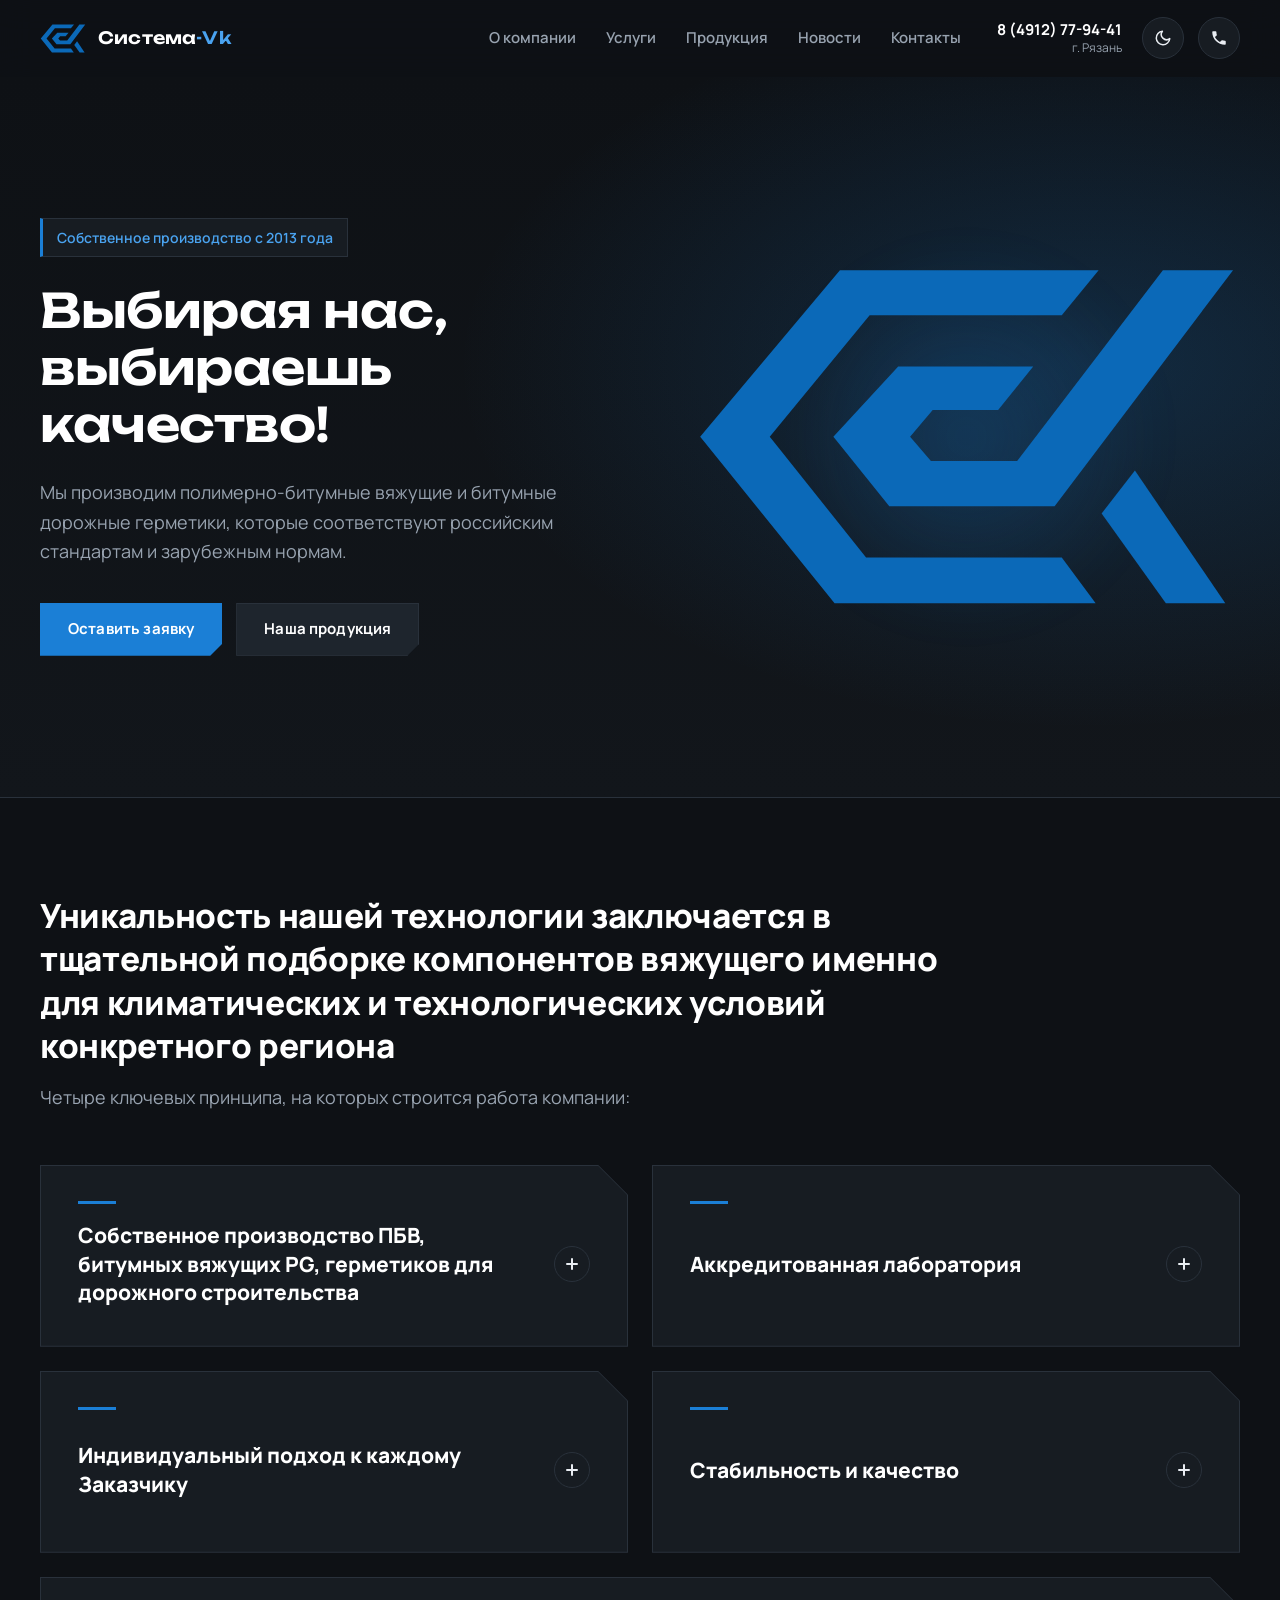
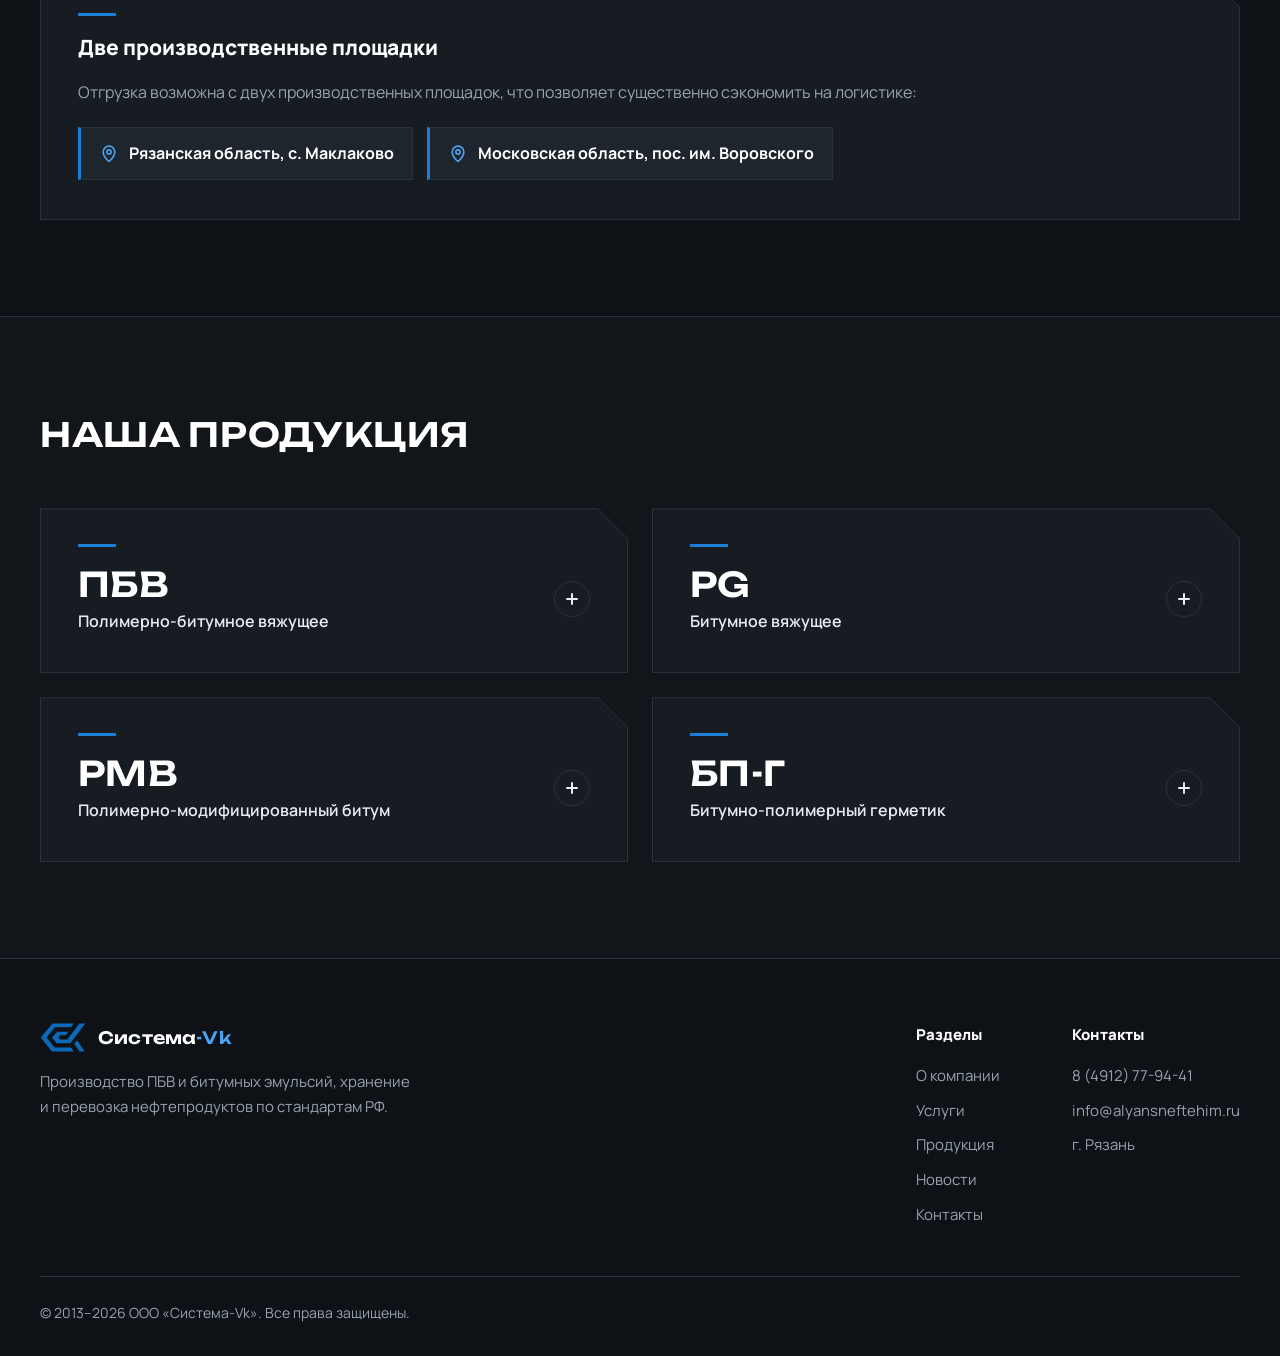
==== commit 969b3a1b: "update 2.0" ====
--- a/index.html
+++ b/index.html
@@ -70,7 +70,7 @@
         <div class="hero-text">
           <span class="hero-eyebrow">Собственное производство с 2013 года</span>
           <h1>Выбирая нас, выбираешь качество!</h1>
-          <p>Мы производим полимерно-битумные вяжущие и битумные эмульсии, которые соответствуют
+          <p>Мы производим полимерно-битумные вяжущие и битумные дорожные герметики, которые соответствуют
             российским стандартам и зарубежным нормам.</p>
           <div class="hero-buttons">
             <button type="button" class="btn btn-primary" data-open-modal="requestModal">Оставить заявку</button>
